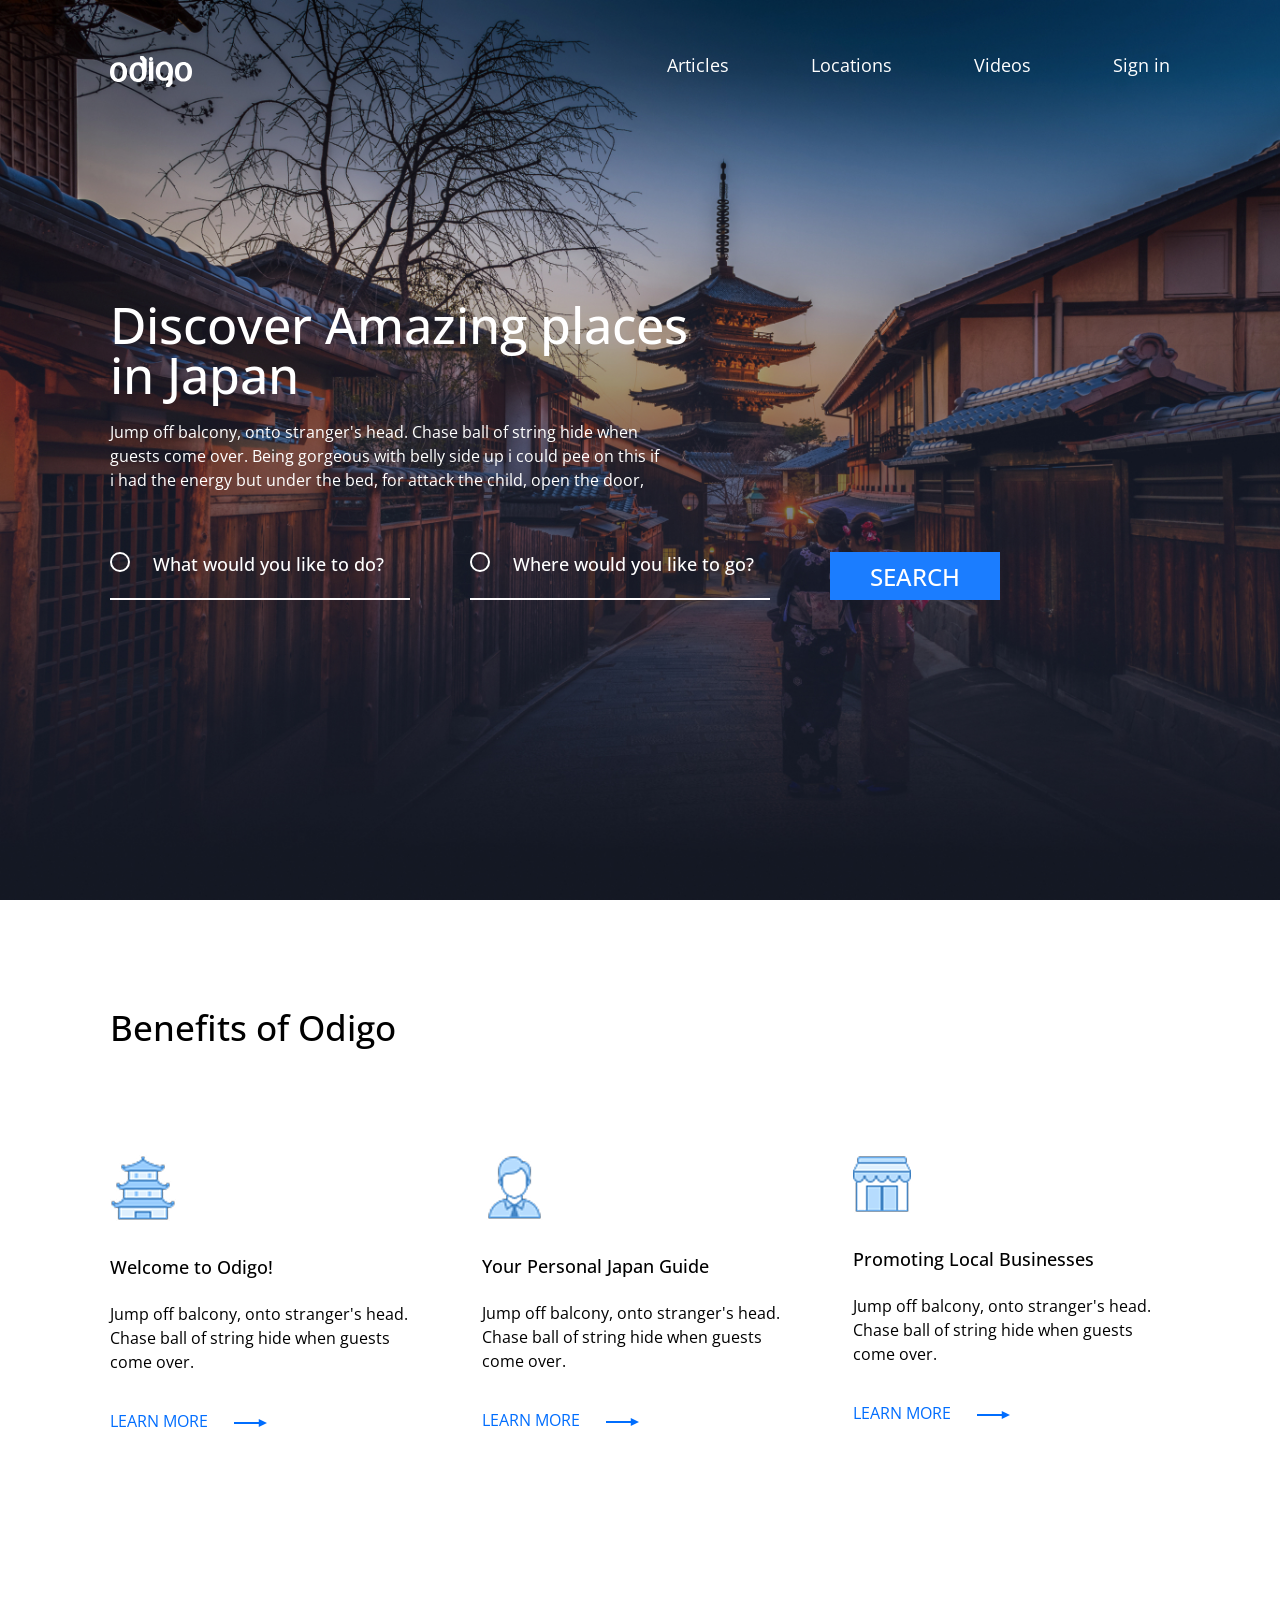
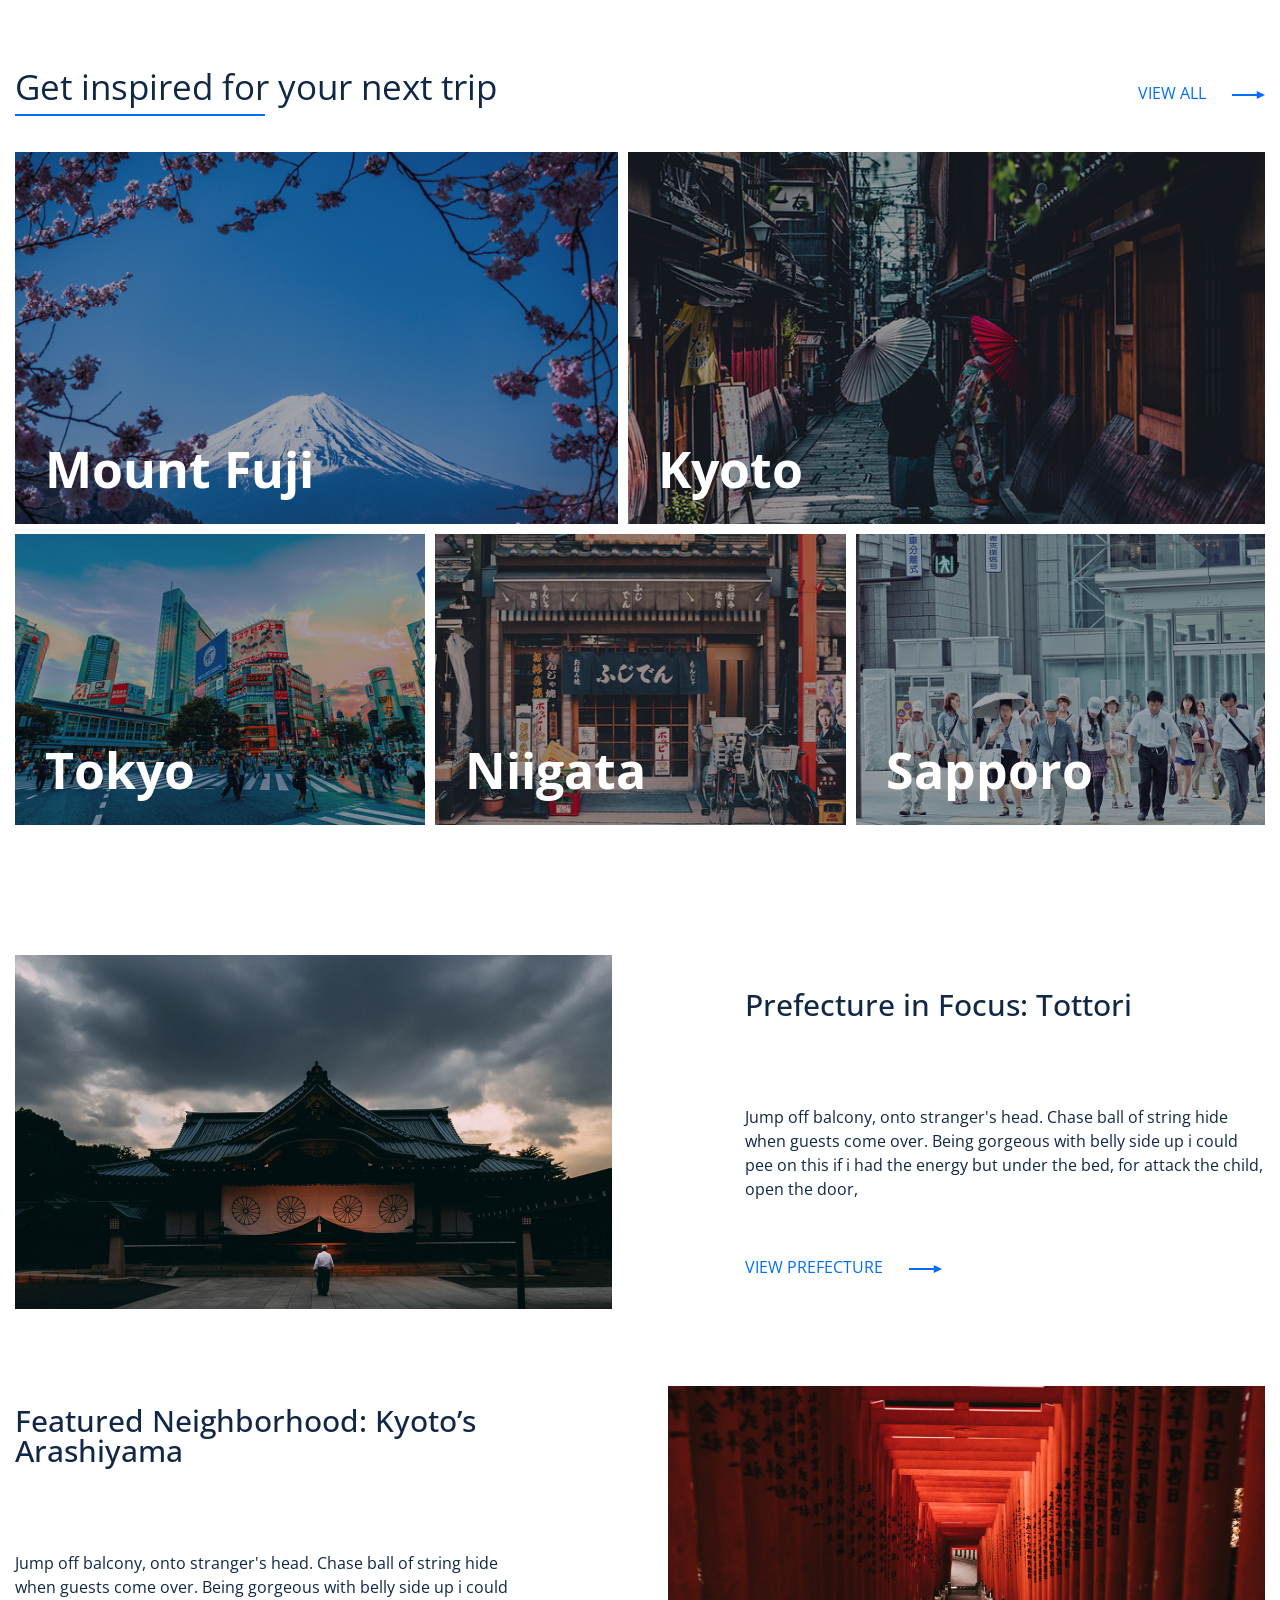
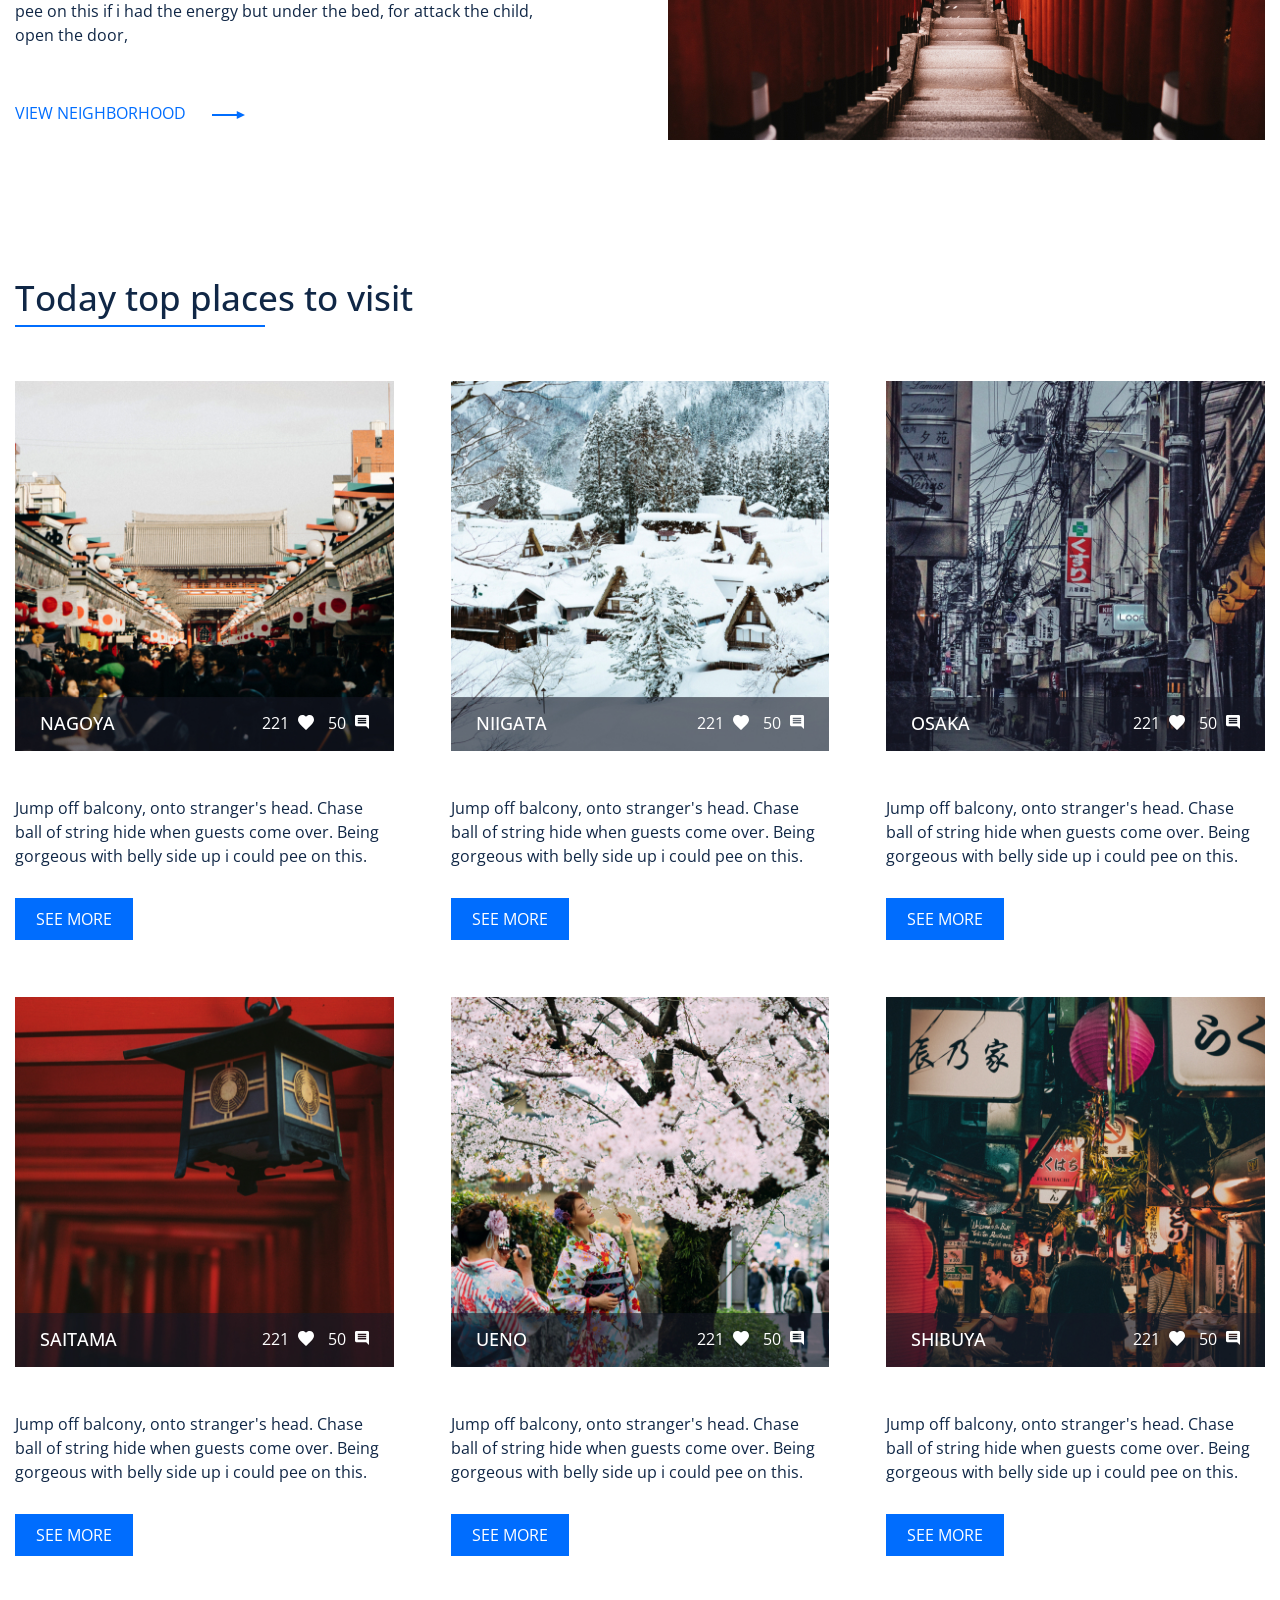
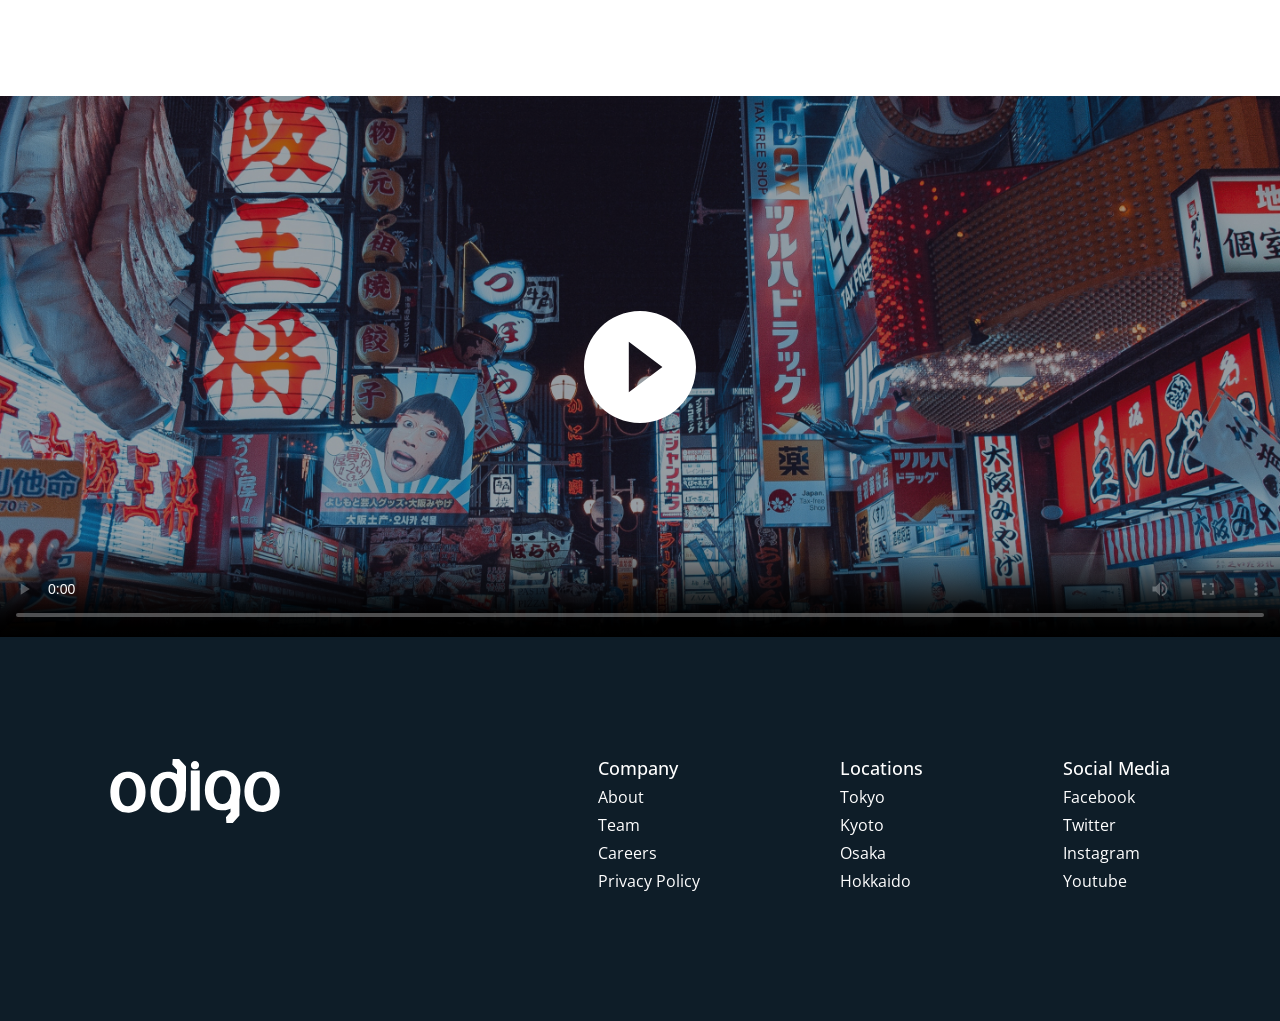
==== input.html @ b1297df6 "Add files via upload" ====
<!DOCTYPE html>
<html lang="en">

<head>
	<meta charset="UTF-8">
	<meta name="viewport" content="width=device-width, initial-scale=1.0">
	<title>Document</title>
	<link rel="stylesheet" href="css/style.css">
</head>

<body>
	<div class="wrapper">
		<header class="header">
			<div class="container">
				<img src="./img/svg/Logo.svg" alt="" class="header__logotype">
				<nav class="header__menu menu">
					<ul class="menu__items">
						<li><a href="#" class="menu__item">Articles</a></li>
						<li><a href="#" class="menu__item">Locations</a></li>
						<li><a href="#" class="menu__item">Videos</a></li>
						<li><a href="#" class="menu__item">Sign in</a></li>
					</ul>
				</nav>
			</div>
		</header>
		<main class="main">
			<section class="welcome">
				<div class="container">
					<div class="welcome__body">
						<h1 class="welcome__title">Discover Amazing places in Japan</h1>
						<p class="welcome__text">Jump off balcony, onto stranger's head. Chase ball of string hide when
							guests
							come
							over. Being gorgeous with belly side up i could pee on this if i had the energy but under
							the
							bed,
							for
							attack the child, open the door,</p>
						<div class="welcome__search search">
							<div class="search__field"><input placeholder="What would you like to do?" type="text"
									class="search__to-do"></div>
							<div class="search__field"><input placeholder="Where would you like to go?" type="text"
									class="search__to-go"></div>
							<button class="search__search">SEARCH</button>
						</div>
					</div>
				</div>
			</section>

			<section class="benefits">
				<div class="container">
					<h2 class="benefits__title">Benefits of Odigo</h2>
					<div class="benefits__items">
						<div class="benefits__item">
							<img src="./img/home.png" alt="" class="benefits__img">
							<h3 class="benefits__subtitle">Welcome to Odigo!</h3>
							<p class="benefits__about">Jump off balcony, onto stranger's head. Chase ball of string
								hide
								when guests come over.</p>
							<a href="" class="benefits__more link">LEARN MORE</a>
						</div>
						<div class="benefits__item">
							<img src="./img/person.png" alt="" class="benefits__img">
							<h3 class="benefits__subtitle">Your Personal Japan Guide</h3>
							<p class="benefits__about">Jump off balcony, onto stranger's head. Chase ball of string
								hide
								when guests come over.</p>
							<a href="" class="benefits__more link">LEARN MORE</a>
						</div>
						<div class="benefits__item">
							<img src="./img/store.png" alt="" class="benefits__img">
							<h3 class="benefits__subtitle">Promoting Local Businesses</h3>
							<p class="benefits__about">Jump off balcony, onto stranger's head. Chase ball of string
								hide
								when guests come over.</p>
							<a href="" class="benefits__more link">LEARN MORE</a>
						</div>
					</div>
				</div>
			</section>

			<section class="cities-to-trip">
				<div class="container-big">
					<div class="cities-to-trip__about-trip about-trip">
						<h2 class="about-trip__title">Get inspired for your next trip</h2>
						<a href="#" class="about-trip__link link">VIEW ALL</a>
					</div>
					<div class="cities-to-trip__list-cities list-sities">
						<div class="list-sities__top">
							<div class="list-sities__item">
								<img src="./img/cities-to-trip/mount-fuji.jpg" alt="" class="list-sities__img">
								<div class="list-sities__mask"></div>
								<h2 class="list-sities__title">Mount Fuji</h2>
							</div>
							<div class="list-sities__item">
								<img src="./img/cities-to-trip/kyoto.jpg" alt="" class="list-sities__img">
								<div class="list-sities__mask"></div>
								<h2 class="list-sities__title">Kyoto</h2>
							</div>
						</div>
						<div class="list-sities__bottom">
							<div class="list-sities__item">
								<img src="./img/cities-to-trip/tokyo.jpg" alt="" class="list-sities__img">
								<div class="list-sities__mask"></div>
								<h2 class="list-sities__title">Tokyo</h2>
							</div>
							<div class="list-sities__item">
								<img src="./img/cities-to-trip/niigata.jpg" alt="" class="list-sities__img">
								<div class="list-sities__mask"></div>
								<h2 class="list-sities__title">Niigata</h2>
							</div>
							<div class="list-sities__item">
								<img src="./img/cities-to-trip/sapporo.jpg" alt="" class="list-sities__img">
								<div class="list-sities__mask"></div>
								<h2 class="list-sities__title">Sapporo</h2>
							</div>
						</div>
					</div>
				</div>
			</section>

			<section class="about">
				<div class="container-big">
					<div class="about__row row-about">
						<img src="./img/about/tottori.jpg" alt="" class="row-about__img">
						<div class="row-about__about">
							<h2 class="row-about__title">Prefecture in Focus: Tottori</h2>
							<p class="row-about__text">Jump off balcony, onto stranger's head. Chase ball of string hide
								when guests come over. Being gorgeous with belly side up i could pee on this if i had
								the energy but under the bed, for attack the child, open the door,</p>
							<a href="#" class="row-about__link link">VIEW PREFECTURE</a>
						</div>
					</div>
					<div class="about__row row-about">
						<div class="row-about__about">
							<h2 class="row-about__title">Featured Neighborhood: Kyoto’s Arashiyama</h2>
							<p class="row-about__text">Jump off balcony, onto stranger's head. Chase ball of string hide
								when guests come over. Being gorgeous with belly side up i could pee on this if i had
								the energy but under the bed, for attack the child, open the door,</p>
							<a href="#" class="row-about__link link">VIEW NEIGHBORHOOD</a>
						</div>
						<img src="./img/about/kyoto.jpg" alt="" class="row-about__img">
					</div>
				</div>
			</section>

			<section class="today-top-places">
				<div class="container-big">
					<h2 class="today-top-places__title">Today top places to visit</h2>
					<div class="today-top-places__items items-today">
						<div class="items-today__item">
							<div class="items-today__image image-items">
								<img src="./img/today/NAGOYA.jpg" alt="" class="items-today__img">
								<div class="image-items__about">
									<h3 class="image-items__title">NAGOYA</h3>
									<div class="image-items__likes">
										<span class="image-items__likes-quantity">221</span>
										<img src="./img/today/like.svg" alt="" class="image-items__likes-icon">
									</div>
									<div class="image-items__comments">
										<span class="image-items__comments-quantity">50</span>
										<img src="./img/today/comment.svg" alt="" class="image-items__comments-icon">
									</div>
								</div>
							</div>
							<p class="items-today__text">Jump off balcony, onto stranger's head. Chase ball of string
								hide when guests come over. Being gorgeous with belly side up i could pee on this.</p>
							<a class="items-today__button" href="">SEE MORE</a>
						</div>
						<div class="items-today__item">
							<div class="items-today__image image-items">
								<img src="./img/today/NIIGATA.jpg" alt="" class="items-today__img">
								<div class="image-items__about">
									<h3 class="image-items__title">NIIGATA</h3>
									<div class="image-items__likes">
										<span class="image-items__likes-quantity">221</span>
										<img src="./img/today/like.svg" alt="" class="image-items__likes-icon">
									</div>
									<div class="image-items__comments">
										<span class="image-items__comments-quantity">50</span>
										<img src="./img/today/comment.svg" alt="" class="image-items__comments-icon">
									</div>
								</div>
							</div>
							<p class="items-today__text">Jump off balcony, onto stranger's head. Chase ball of string
								hide when guests come over. Being gorgeous with belly side up i could pee on this.</p>
							<a class="items-today__button" href="">SEE MORE</a>
						</div>
						<div class="items-today__item">
							<div class="items-today__image image-items">
								<img src="./img/today/OSAKA.jpg" alt="" class="items-today__img">
								<div class="image-items__about">
									<h3 class="image-items__title">OSAKA</h3>
									<div class="image-items__likes">
										<span class="image-items__likes-quantity">221</span>
										<img src="./img/today/like.svg" alt="" class="image-items__likes-icon">
									</div>
									<div class="image-items__comments">
										<span class="image-items__comments-quantity">50</span>
										<img src="./img/today/comment.svg" alt="" class="image-items__comments-icon">
									</div>
								</div>
							</div>
							<p class="items-today__text">Jump off balcony, onto stranger's head. Chase ball of string
								hide when guests come over. Being gorgeous with belly side up i could pee on this.</p>
							<a class="items-today__button" href="">SEE MORE</a>
						</div>
						<div class="items-today__item">
							<div class="items-today__image image-items">
								<img src="./img/today/SAITAMA.jpg" alt="" class="items-today__img">
								<div class="image-items__about">
									<h3 class="image-items__title">SAITAMA</h3>
									<div class="image-items__likes">
										<span class="image-items__likes-quantity">221</span>
										<img src="./img/today/like.svg" alt="" class="image-items__likes-icon">
									</div>
									<div class="image-items__comments">
										<span class="image-items__comments-quantity">50</span>
										<img src="./img/today/comment.svg" alt="" class="image-items__comments-icon">
									</div>
								</div>
							</div>
							<p class="items-today__text">Jump off balcony, onto stranger's head. Chase ball of string
								hide when guests come over. Being gorgeous with belly side up i could pee on this.</p>
							<a class="items-today__button" href="">SEE MORE</a>
						</div>
						<div class="items-today__item">
							<div class="items-today__image image-items">
								<img src="./img/today/UENO.jpg" alt="" class="items-today__img">
								<div class="image-items__about">
									<h3 class="image-items__title">UENO</h3>
									<div class="image-items__likes">
										<span class="image-items__likes-quantity">221</span>
										<img src="./img/today/like.svg" alt="" class="image-items__likes-icon">
									</div>
									<div class="image-items__comments">
										<span class="image-items__comments-quantity">50</span>
										<img src="./img/today/comment.svg" alt="" class="image-items__comments-icon">
									</div>
								</div>
							</div>
							<p class="items-today__text">Jump off balcony, onto stranger's head. Chase ball of string
								hide when guests come over. Being gorgeous with belly side up i could pee on this.</p>
							<a class="items-today__button" href="">SEE MORE</a>
						</div>
						<div class="items-today__item">
							<div class="items-today__image image-items">
								<img src="./img/today/SHIBUYA.jpg" alt="" class="items-today__img">
								<div class="image-items__about">
									<h3 class="image-items__title">SHIBUYA</h3>
									<div class="image-items__likes">
										<span class="image-items__likes-quantity">221</span>
										<img src="./img/today/like.svg" alt="" class="image-items__likes-icon">
									</div>
									<div class="image-items__comments">
										<span class="image-items__comments-quantity">50</span>
										<img src="./img/today/comment.svg" alt="" class="image-items__comments-icon">
									</div>
								</div>
							</div>
							<p class="items-today__text">Jump off balcony, onto stranger's head. Chase ball of string
								hide when guests come over. Being gorgeous with belly side up i could pee on this.</p>
							<a class="items-today__button" href="">SEE MORE</a>
						</div>
					</div>
				</div>
			</section>

			<section class="foot-media">
				<div class="foot-video">
					<video src="./video/forest.mp4" poster="./img/video.jpg" controls class="foot-video"></video>
				</div>
			</section>
		</main>
		<footer class="footer">
			<div class="container">
				<img src="./img/svg/Logo.svg" alt="" class="footer__logo">
				<div class="footer__links">
					<div class="footer__links-items foot-links">
						<h2 class="foot-links__title">Company</h2>
						<ul class="foot-links__list">
							<li><a href="#" class="foot-links__item">About</a></li>
							<li><a href="#" class="foot-links__item">Team</a></li>
							<li><a href="#" class="foot-links__item">Careers</a></li>
							<li><a href="#" class="foot-links__item">Privacy Policy</a></li>
						</ul>
					</div>
					<div class="footer__links-items foot-links">
						<h2 class="foot-links__title">Locations</h2>
						<ul class="foot-links__list">
							<li><a href="#" class="foot-links__item">Tokyo</a></li>
							<li><a href="#" class="foot-links__item">Kyoto</a></li>
							<li><a href="#" class="foot-links__item">Osaka</a></li>
							<li><a href="#" class="foot-links__item">Hokkaido</a></li>
						</ul>
					</div>
					<div class="footer__links-items foot-links">
						<h2 class="foot-links__title">Social Media</h2>
						<ul class="foot-links__list">
							<li><a href="#" class="foot-links__item">Facebook</a></li>
							<li><a href="#" class="foot-links__item">Twitter</a></li>
							<li><a href="#" class="foot-links__item">Instagram</a></li>
							<li><a href="#" class="foot-links__item">Youtube</a></li>
						</ul>
					</div>
				</div>
			</div>
		</footer>
	</div>
</body>

</html>
---- css/style.css ----
@charset "UTF-8";
/*Обнуление*/
@import url("https://fonts.googleapis.com/css2?family=Open+Sans:ital,wght@0,300..800;1,300..800&display=swap");
* {
  padding: 0;
  margin: 0;
  border: 0;
}

*, *:before, *:after {
  -moz-box-sizing: border-box;
  -webkit-box-sizing: border-box;
  box-sizing: border-box;
}

:focus, :active {
  outline: none;
}

a:focus, a:active {
  outline: none;
}

nav, footer, header, aside {
  display: block;
}

html, body {
  height: 100%;
  width: 100%;
  font-size: 100%;
  line-height: 1;
  font-size: 14px;
  -ms-text-size-adjust: 100%;
  -moz-text-size-adjust: 100%;
  -webkit-text-size-adjust: 100%;
}

input, button, textarea {
  font-family: inherit;
}

input::-ms-clear {
  display: none;
}

button {
  cursor: pointer;
}

button::-moz-focus-inner {
  padding: 0;
  border: 0;
}

a, a:visited {
  text-decoration: none;
}

a:hover {
  text-decoration: none;
}

ul li {
  list-style: none;
}

img {
  vertical-align: top;
}

h1, h2, h3, h4, h5, h6 {
  font-size: inherit;
  font-weight: inherit;
}

/*--------------------*/
body {
  font-family: "Open Sans", sans-serif;
  background-color: #fff;
  font-size: 16px;
}

.wrapper {
  min-height: 100%;
  overflow: hidden;
}

.container {
  max-width: 1090px;
  padding: 0 15px;
  margin: 0 auto;
}

.container-big {
  max-width: 1310px;
  padding: 0 15px;
  margin: 0 auto;
}

.link {
  color: #006DFE;
}
.link::after {
  content: url("../img/svg/Shape.svg");
  margin-left: 26px;
}

.link:hover {
  opacity: 0.8;
}

a:hover {
  opacity: 0.8;
}

.header {
  padding: 56px 0;
}
.header .container {
  display: flex;
  justify-content: space-between;
}
.header__logotype {
  width: 82px;
  height: 31px;
}
.menu__items {
  display: flex;
  gap: 82px;
}
.menu__item {
  color: #fff;
  font-size: 18px;
}

.welcome {
  height: 100vh;
  margin-top: -143px;
  display: flex;
  align-items: center;
  background: url("../img/welcome.jpg") 0 0/cover no-repeat;
  color: #fff;
}
.welcome .container {
  width: 100%;
}
.welcome__body {
  display: flex;
  flex-direction: column;
}
.welcome__title {
  max-width: 620px;
  margin-bottom: 20px;
  font-weight: 500;
  font-size: 50px;
}
.welcome__text {
  max-width: 550px;
  margin-bottom: 60px;
  line-height: 24px;
}
.search {
  display: flex;
  gap: 60px;
}
.search__field {
  display: flex;
  width: 300px;
  border-bottom: 2px solid #fff;
  padding-bottom: 22px;
}
.search__field::before {
  content: url("../img/svg/Oval.svg");
}
.search input {
  width: 100%;
  background-color: rgba(0, 0, 0, 0);
  padding-left: 23px;
}
.search input, .search input::placeholder {
  color: #fff;
  font-weight: 500;
  font-size: 18px;
  line-height: 24px;
}
.search__search {
  padding: 0 39px;
  background-color: #1B7DFF;
  width: 170px;
  height: 48px;
  font-size: 24px;
  font-weight: 500;
  color: #fff;
}
.search__search:hover {
  opacity: 0.8;
}

.benefits {
  max-width: 1262px;
  margin: 0 auto;
  padding: 110px 0;
  background-color: #fff;
}
.benefits__title {
  margin-bottom: 110px;
  font-weight: 500;
  font-size: 35px;
}
.benefits__items {
  display: flex;
  gap: 55px;
}
.benefits__item {
  max-width: 317px;
}
.benefits__img {
  margin-bottom: 37px;
}
.benefits__subtitle {
  margin-bottom: 26px;
  font-weight: 500;
  font-size: 18px;
}
.benefits__about {
  margin-bottom: 39px;
  line-height: 24px;
}
.cities-to-trip {
  padding: 130px 0;
}
.about-trip {
  display: flex;
  justify-content: space-between;
  align-items: center;
  margin-bottom: 36px;
}
.about-trip__title {
  display: inline-block;
  font-size: 35px;
  color: #102746;
}
.about-trip__title::after {
  content: "";
  display: block;
  margin-top: 10px;
  width: 250px;
  height: 2px;
  background-color: #006DFE;
}
.list-sities__top {
  display: flex;
  flex-direction: row;
  gap: 10px;
  margin-bottom: 10px;
}
.list-sities__bottom {
  display: flex;
  flex-direction: row;
  gap: 10px;
}
.list-sities__item {
  position: relative;
}
.list-sities__img {
  display: inline-block;
  width: 100%;
  position: relative;
}
.list-sities__mask {
  width: 100%;
  height: 100%;
  position: absolute;
  left: 0;
  top: 0;
  background-color: rgba(21, 24, 36, 0.4);
}
.list-sities__title {
  position: absolute;
  z-index: 3;
  bottom: 30px;
  left: 30px;
  font-weight: 700;
  font-size: 50px;
  color: #fff;
}

.row-about {
  display: flex;
  flex-direction: row;
  justify-content: space-between;
  align-items: center;
  gap: 108px;
  margin-bottom: 77px;
}
.row-about:last-child {
  margin-bottom: 0px;
}
.row-about__about {
  display: flex;
  flex-direction: column;
  width: 520px;
  color: #102746;
}
.row-about__title {
  margin-bottom: 85px;
  font-size: 30px;
  font-weight: 500;
}
.row-about__text {
  margin-bottom: 58px;
  line-height: 24px;
}
.today-top-places {
  color: #102746;
  margin: 140px 0;
}
.today-top-places__title {
  margin-bottom: 54px;
  font-weight: 500;
  font-size: 35px;
}
.today-top-places__title::after {
  content: "";
  display: block;
  margin-top: 10px;
  width: 250px;
  height: 2px;
  background-color: #006DFE;
}
.today-top-places__items {
  display: grid;
  grid-template-columns: repeat(3, 1fr);
  grid-template-rows: repeat(2, auto);
  gap: 57px;
}

.items-today__item {
  max-width: 386px;
}
.items-today__img {
  width: 100%;
}
.items-today__text {
  margin-bottom: 30px;
  line-height: 24px;
}
.items-today__button {
  display: flex;
  justify-content: center;
  align-items: center;
  width: 118px;
  height: 42px;
  color: #fff;
  background-color: #006DFE;
}

.image-items {
  position: relative;
  color: #fff;
  margin-bottom: 45px;
}
.image-items__about {
  display: grid;
  grid-template-columns: 1fr auto auto;
  align-items: center;
  width: 100%;
  height: 55px;
  padding: 0 25px;
  position: absolute;
  left: 0;
  bottom: 0;
}
.image-items__title {
  font-weight: 500;
  font-size: 18px;
}
.image-items__likes {
  margin-right: 14px;
}
.image-items__likes-quantity {
  margin-right: 5px;
}
.image-items__comments-quantity {
  margin-right: 5px;
}
.foot-video {
  width: 100%;
  position: relative;
  background-color: #0E1D28;
}
.foot-video::after {
  content: "";
  position: absolute;
  z-index: 2;
  left: 50%;
  top: 50%;
  transform: translate(-50%, -50%);
  background: url("../img/svg/play.svg") no-repeat;
  pointer-events: none;
  width: 112px;
  height: 112px;
}

.footer {
  padding: 120px 0;
  background-color: #0E1D28;
}
.footer .container {
  display: flex;
  justify-content: space-between;
}
.footer__logo {
  width: 170px;
  height: 64px;
}
.footer__links {
  display: flex;
  gap: 140px;
}
.foot-links {
  display: flex;
  flex-direction: column;
}
.foot-links__title {
  margin-bottom: 12px;
  font-weight: 500;
  font-size: 18px;
  color: #fff;
}
.foot-links a {
  color: #fff;
}
.foot-links__list {
  display: flex;
  flex-direction: column;
}
.foot-links__list li {
  margin-bottom: 12px;
}
@media (max-width: 1000px) {
  .list-sities__title {
    font-size: 30px;
  }
  .row-about {
    gap: 50px;
  }
  .row-about__img {
    max-width: 400px;
  }
  .row-about__title {
    margin-bottom: 40px;
  }
}
@media (max-width: 900px) {
  .benefits {
    padding: 55px 0;
  }
  .welcome {
    align-items: center;
  }
  .welcome__body {
    align-items: center;
  }
  .welcome__body h1 {
    text-align: center;
  }
  .search {
    flex-wrap: wrap;
    justify-content: center;
    gap: 30px;
  }
  .cities-to-trip {
    padding: 55px 0;
  }
  .today-top-places {
    margin: 55px 0;
  }
  .today-top-places__items {
    grid-template-columns: repeat(2, 1fr);
    grid-template-rows: repeat(3, auto);
  }
}
@media (max-width: 800px) {
  .footer {
    padding: 60px 0;
  }
  .row-about {
    flex-direction: column;
  }
  .row-about {
    text-align: center;
  }
  .row-about__img {
    max-width: 100%;
  }
  .footer .container {
    flex-direction: column;
    align-items: center;
    gap: 30px;
  }
}
@media (max-width: 700px) {
  .about-trip__title {
    font-size: 25px;
  }
  .list-sities__title {
    font-size: 25px;
  }
}
@media (max-width: 660px) {
  .search {
    flex-direction: column;
    align-items: center;
  }
  .benefits__title {
    margin-bottom: 55px;
  }
  .header {
    padding: 25px 0;
  }
  .header .container {
    flex-direction: column;
    align-items: center;
    gap: 20px;
  }
  .welcome {
    margin-top: -119px;
  }
  .welcome__title {
    font-size: 30px;
  }
  .benefits__items {
    flex-direction: column;
    align-items: center;
  }
  .benefits__item {
    display: flex;
    flex-direction: column;
    align-items: center;
    text-align: center;
  }
  .benefits__img {
    max-width: 66px;
    max-height: 66px;
  }
}
@media (max-width: 550px) {
  .menu__items {
    gap: 40px;
  }
}
@media (max-width: 500px) {
  .today-top-places__items {
    grid-template-columns: 1fr;
    grid-template-rows: auto;
  }
  .items-today__item {
    max-width: 100%;
  }
}
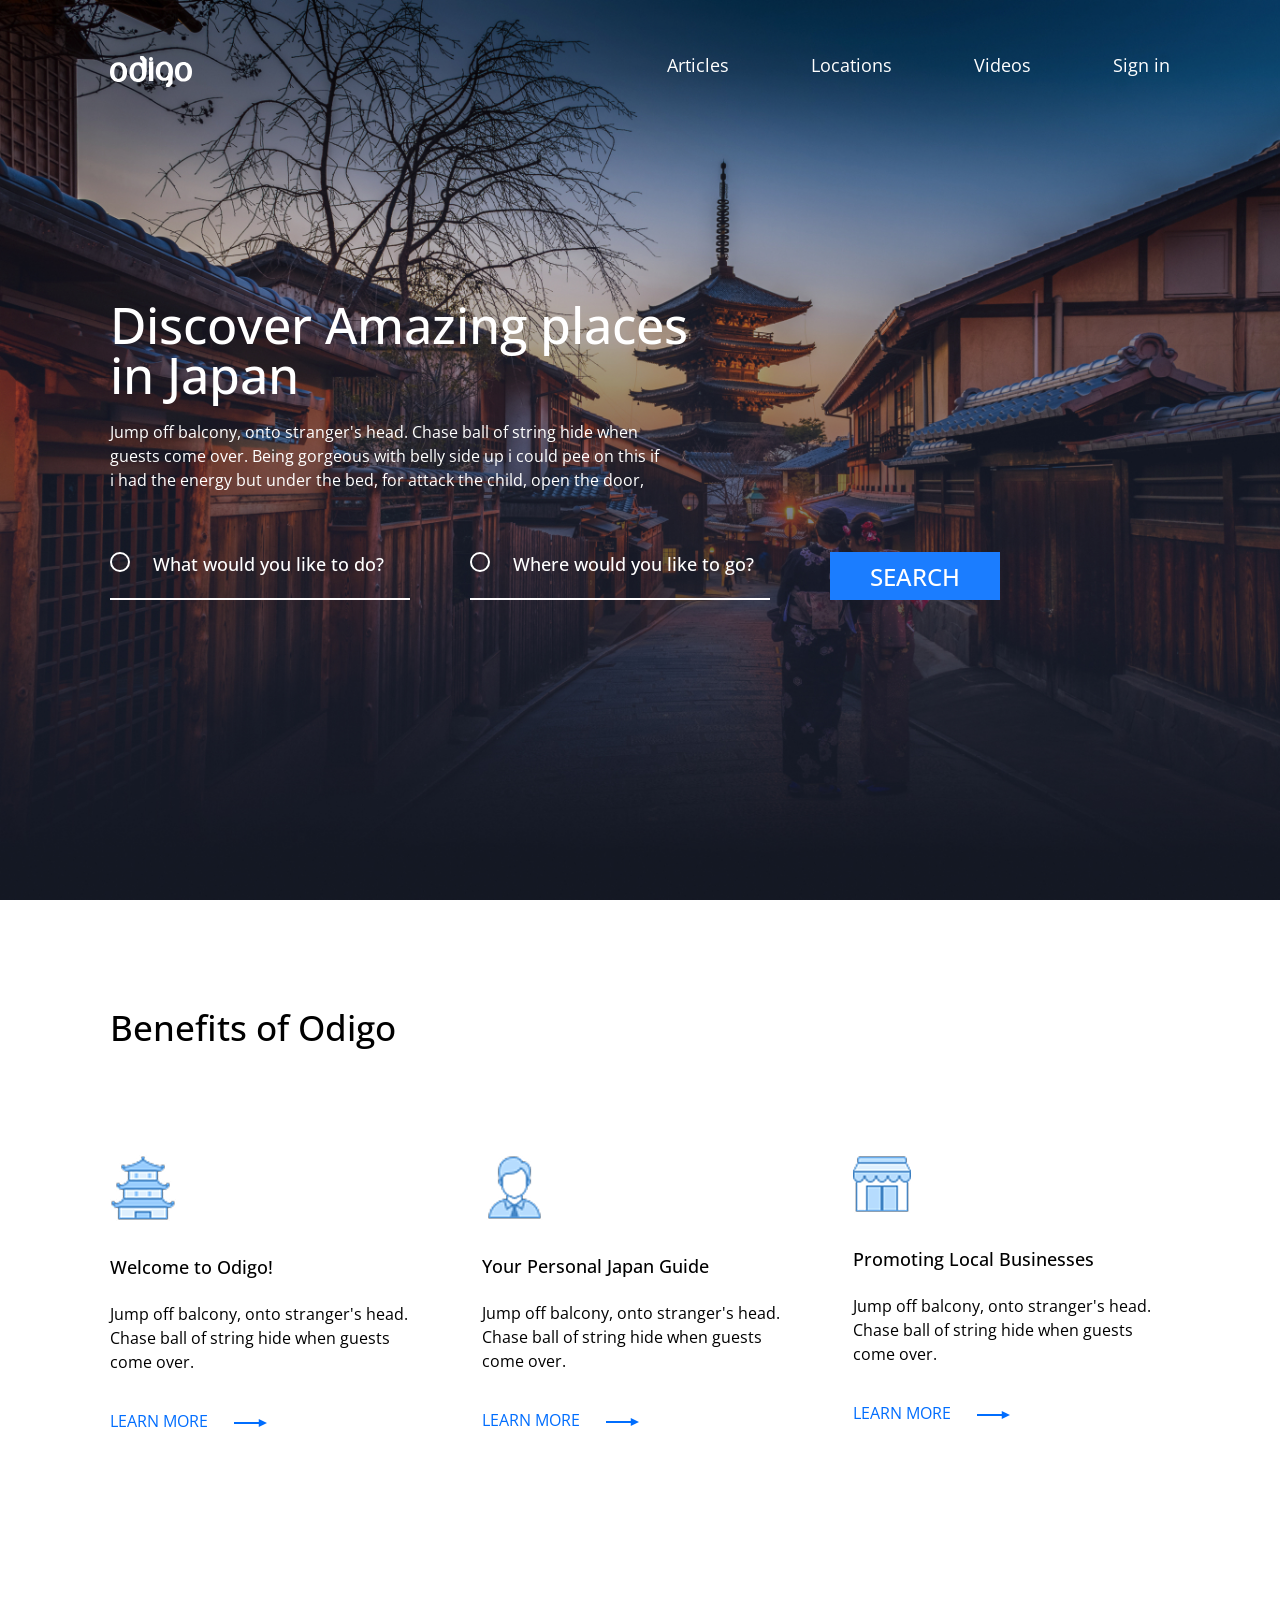
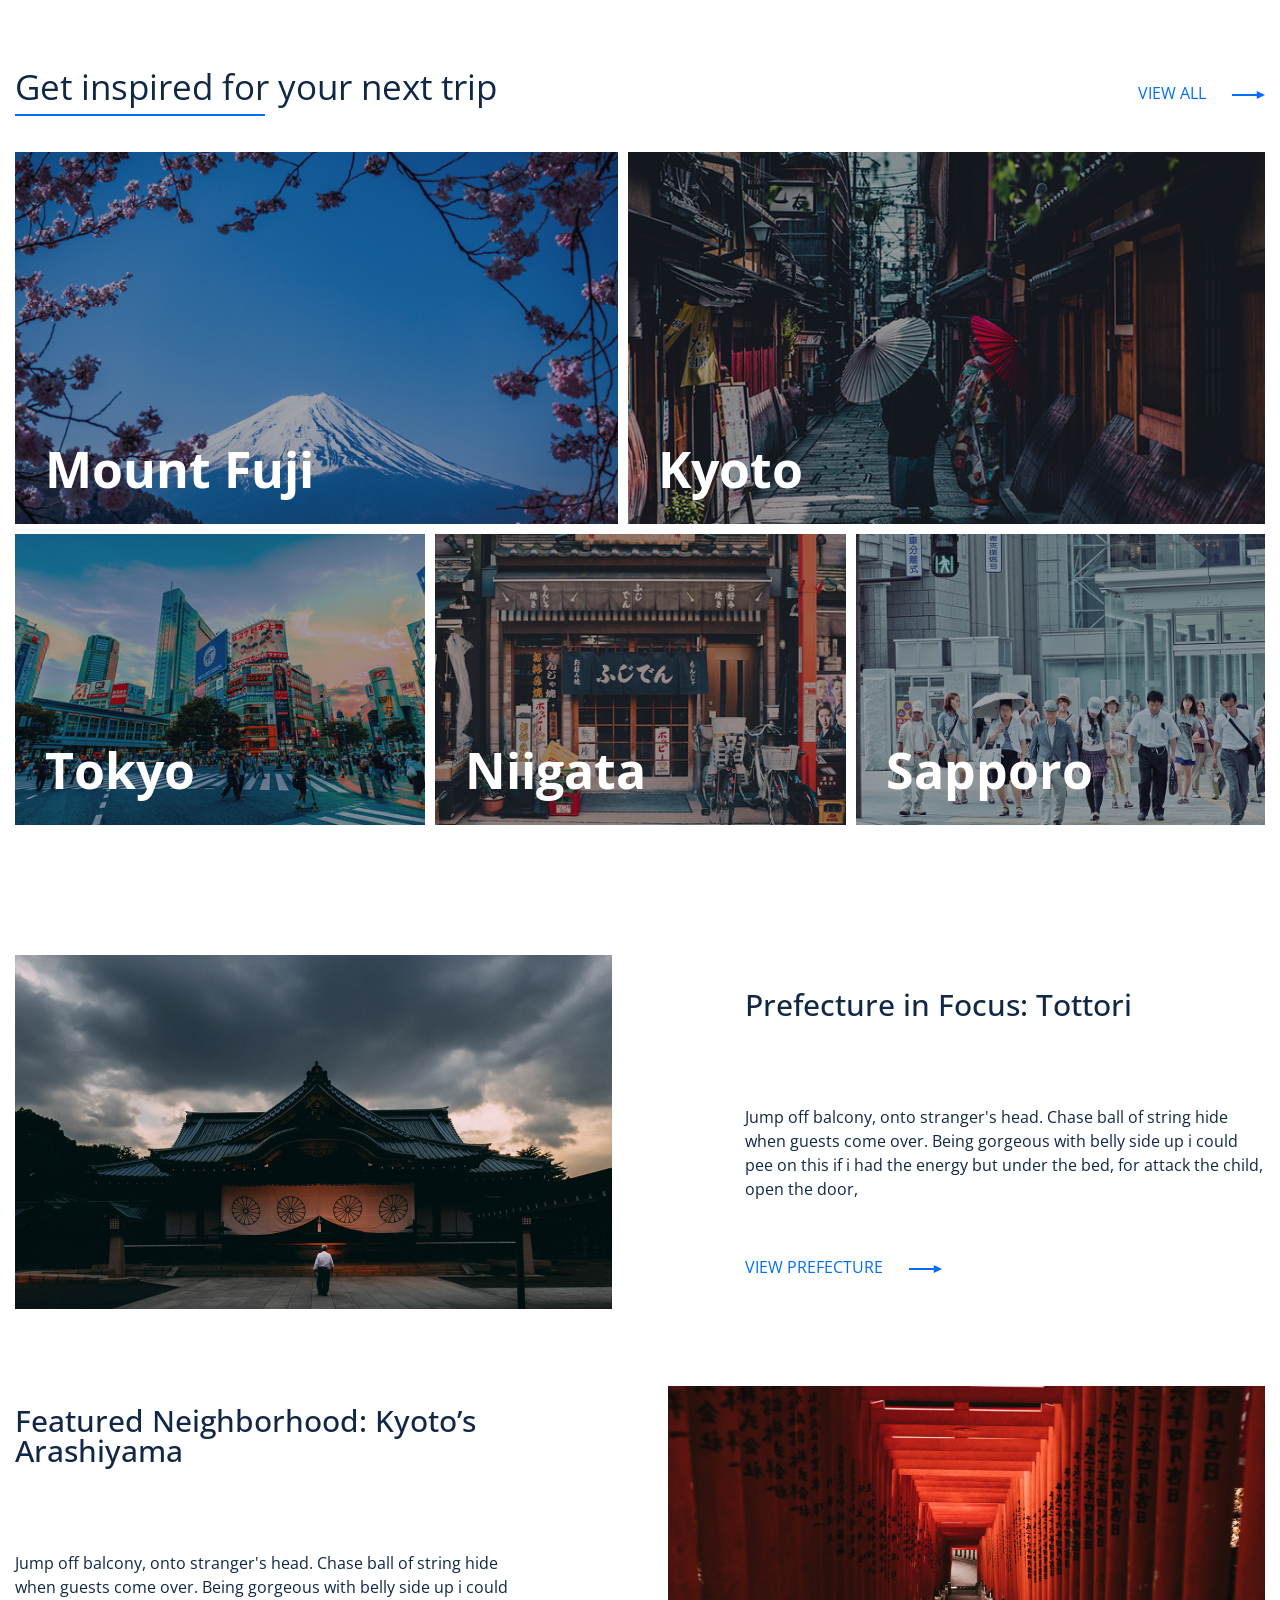
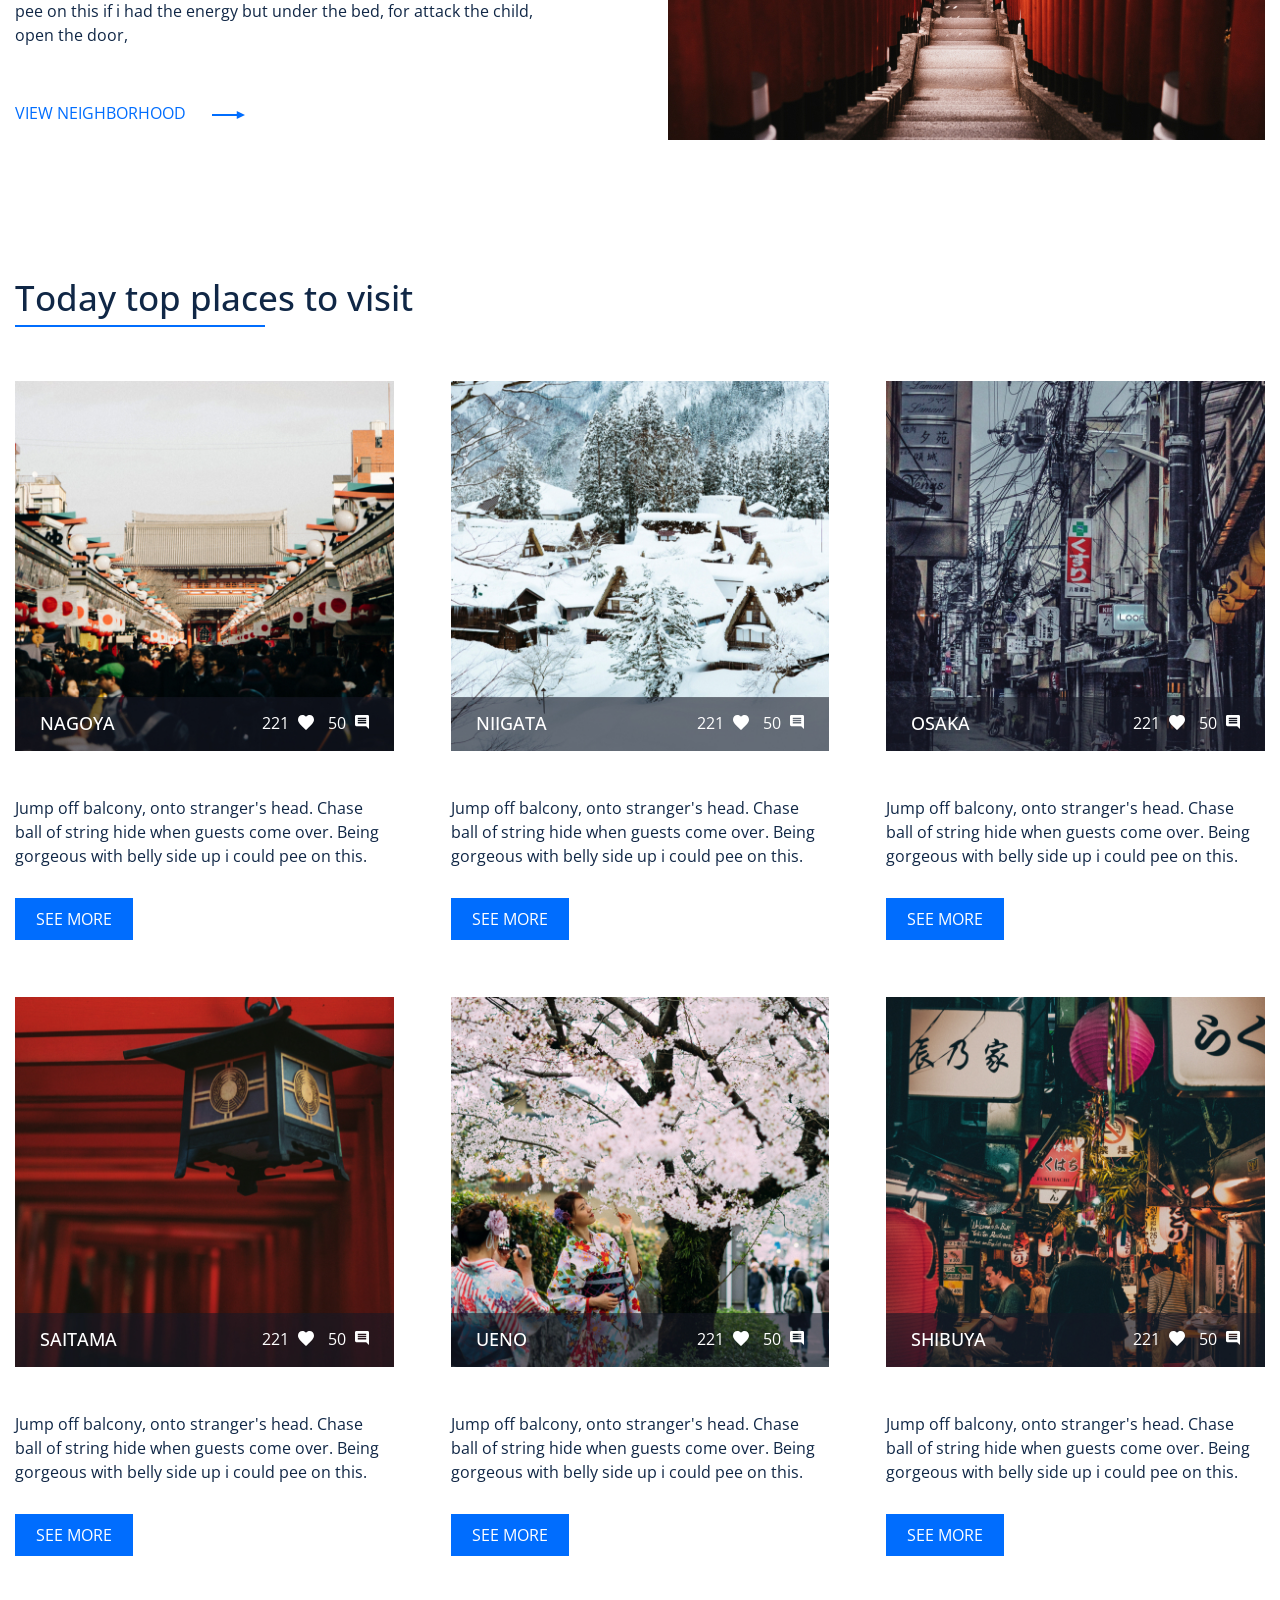
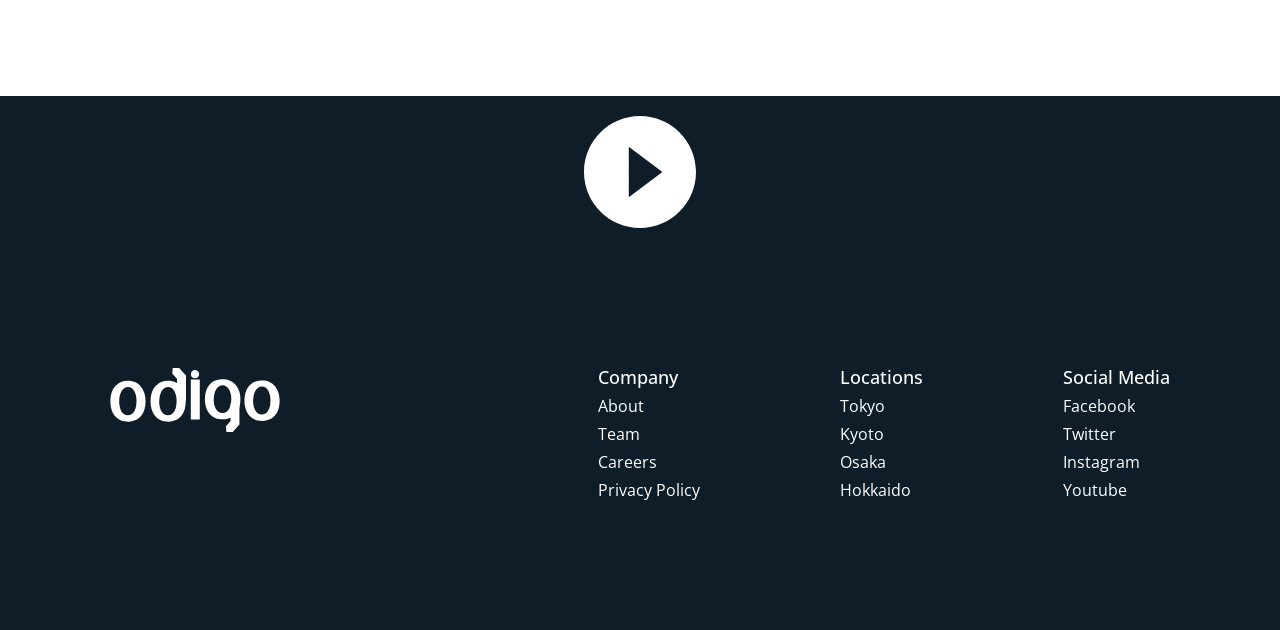
==== commit 81fb92e2: "Update input.html" ====
--- a/input.html
+++ b/input.html
@@ -268,7 +268,7 @@
 
 			<section class="foot-media">
 				<div class="foot-video">
-					<video src="./video/forest.mp4" poster="./img/video.jpg" controls class="foot-video"></video>
+					<iframe src="https://www.youtube.com/watch?v=D48T0wNm96w" frameborder="0" allow="accelerometer; autoplay; clipboard-write; encrypted-media; gyroscope; picture-in-picture" allowfullscreen class="foot-video"></iframe>
 				</div>
 			</section>
 		</main>
@@ -309,4 +309,5 @@
 	</div>
 </body>
 
-</html>+
+</html>
